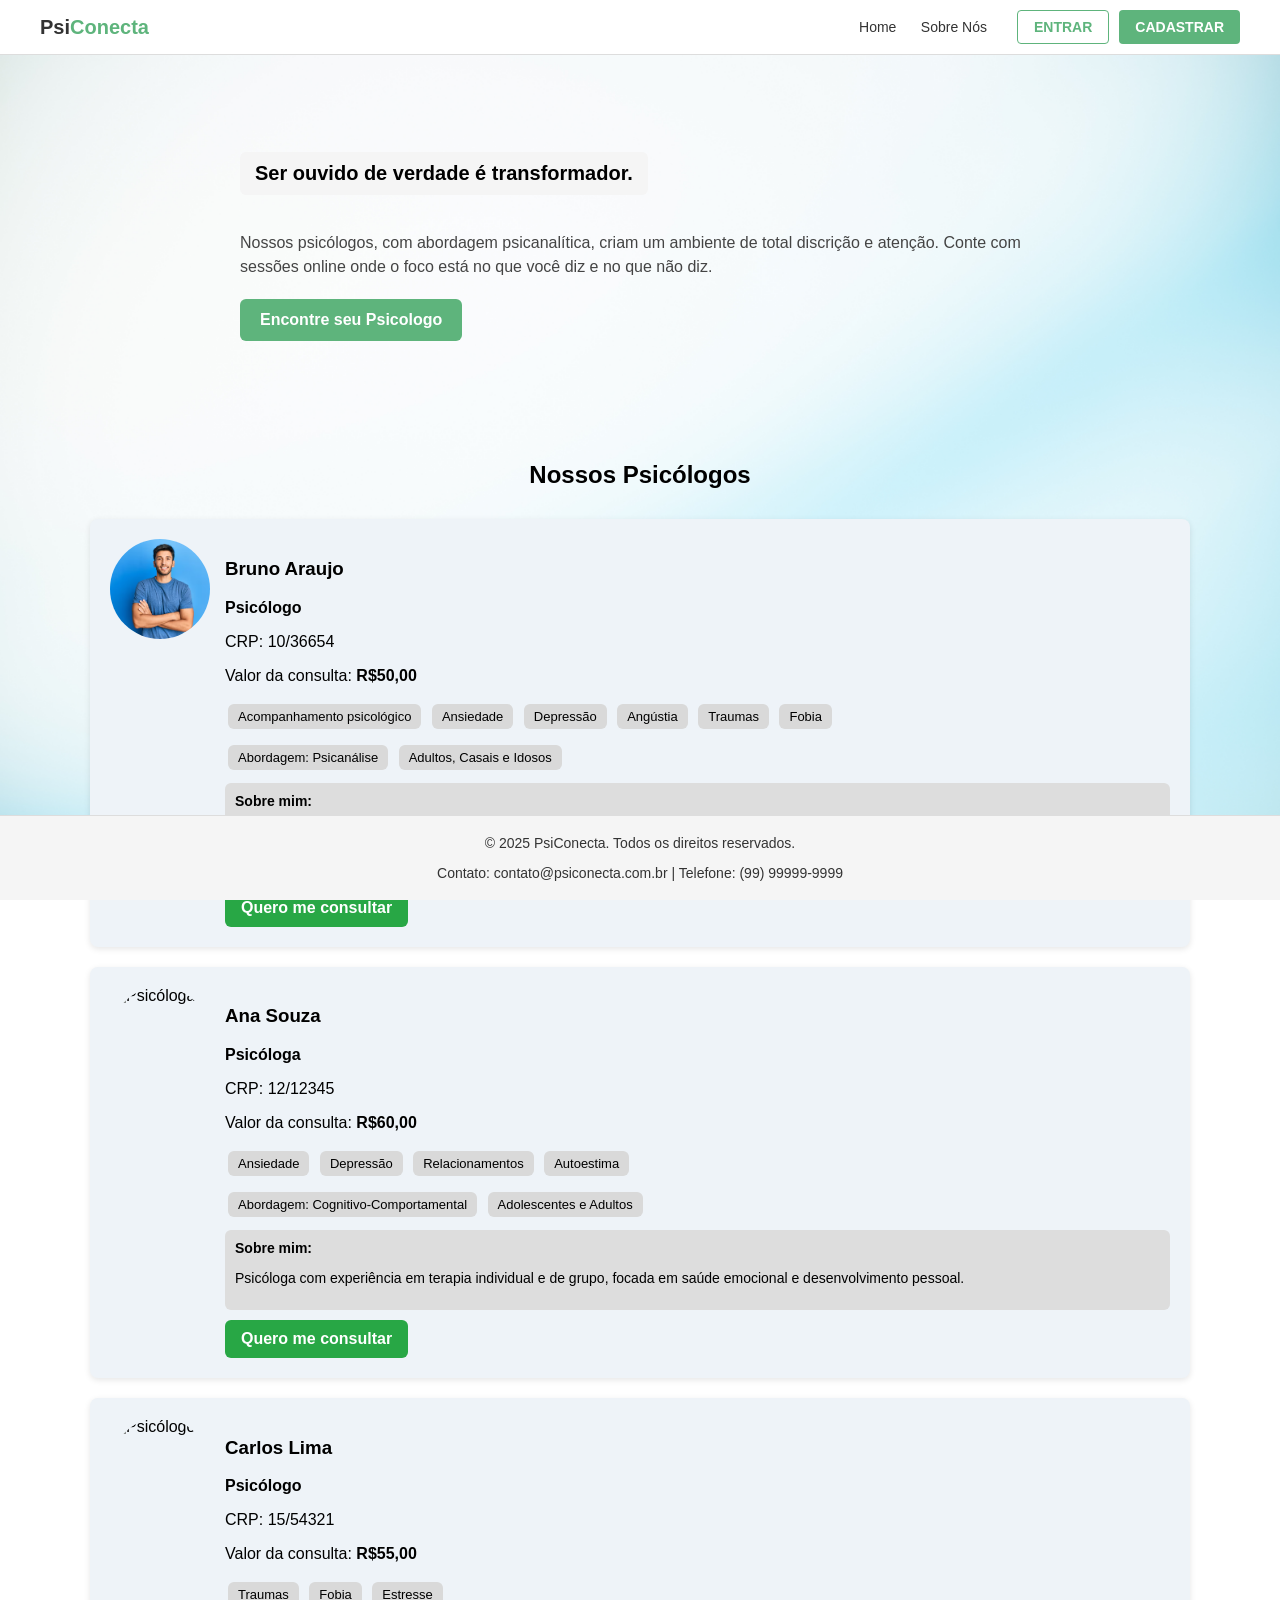
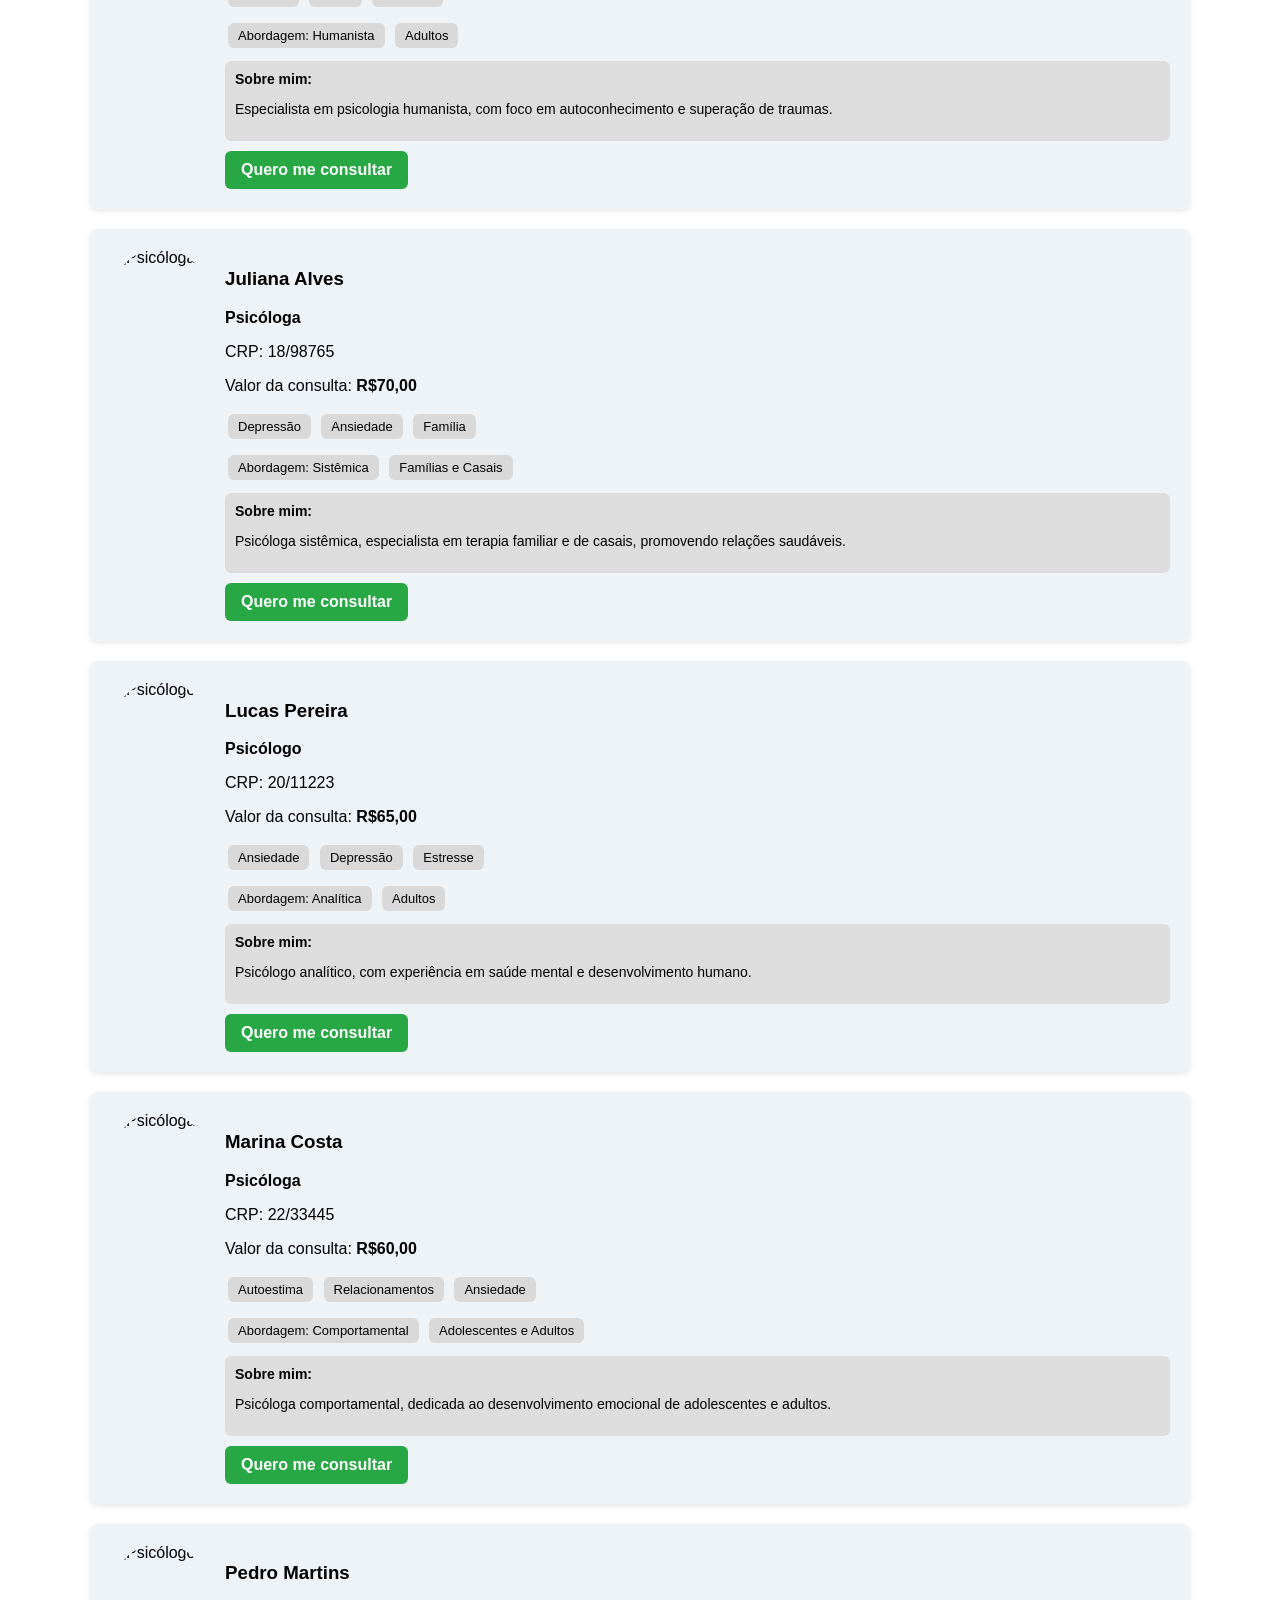
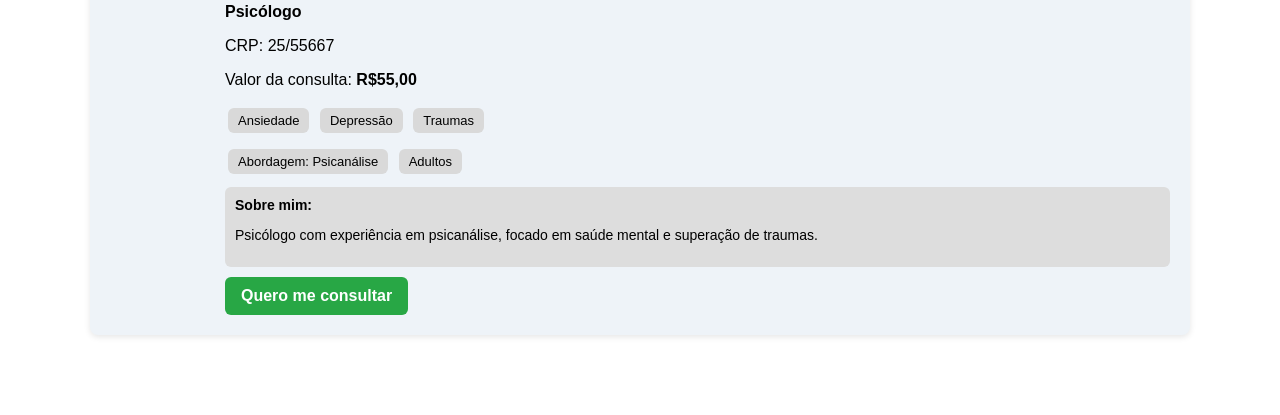
==== TelaPrincipal/inicio.html @ e61cccdf "Adicionando tela principal" ====
<!DOCTYPE html>
<html lang="pt-BR">
<head>
  <meta charset="UTF-8">
  <meta name="viewport" content="width=device-width, initial-scale=1.0">
  <title>PsiConecta</title>
  <link rel="stylesheet" href="style.css">
</head>
<body>
  <header>
    <div class="logo">Psi<span>Conecta</span></div>
    <div class="menu-area">
      <nav>
        <a href="inicio.html">Home</a>
        <a href="sobre.html">Sobre Nós</a>
      </nav>
      <div class="buttons">
        <button class="btn btn-entrar">ENTRAR</button>
        <button class="btn btn-cadastrar">CADASTRAR</button>
      </div>
    </div>
  </header>

  <section id="home" class="hero">
    <h2>Ser ouvido de verdade é transformador.</h2>
    <p>
      Nossos psicólogos, com abordagem psicanalítica, criam um ambiente de total
      discrição e atenção. Conte com sessões online onde o foco está no que você
      diz e no que não diz.
    </p>
    <a href="#psicologos" class="btn-hero">Encontre seu Psicologo</a>
  </section>

  <!-- Seção de Psicólogos -->
  <section id="psicologos" class="psicologos">
    <h2>Nossos Psicólogos</h2>
    <div class="grid-cards">
      <!-- Card Psicólogo -->
      <div class="card-psicologo">
        <img src="foto homi.jpg" alt="Psicólogo" class="foto">
        <div class="info">
          <h3>Bruno Araujo</h3>
          <p><strong>Psicólogo</strong></p>
          <p>CRP: 10/36654</p>
          <p>Valor da consulta: <strong>R$50,00</strong></p>
          <div class="tags">
            <span>Acompanhamento psicológico</span>
            <span>Ansiedade</span>
            <span>Depressão</span>
            <span>Angústia</span>
            <span>Traumas</span>
            <span>Fobia</span>
          </div>
          <div class="tags">
            <span>Abordagem: Psicanálise</span>
            <span>Adultos, Casais e Idosos</span>
          </div>
          <div class="sobre">
            <strong>Sobre mim:</strong>
            <p>
              Sejam bem-vindos! Meu nome é Bruno Araujo, sou psicólogo, pós-graduado em Saúde Mental, Justiça e também em Neuropsicologia. Trabalho com a abordagem da Psicanálise. Tenho experiência Clínica, Jurídica e em Psicologia Social.
            </p>
          </div>
          <a href="#psicologos" class="btn-consulta">Quero me consultar</a>
        </div>
      </div>
      <!-- Card Psicólogo 2 -->
      <div class="card-psicologo">
        <img src="foto.jpg" alt="Psicóloga" class="foto">
        <div class="info">
          <h3>Ana Souza</h3>
          <p><strong>Psicóloga</strong></p>
          <p>CRP: 12/12345</p>
          <p>Valor da consulta: <strong>R$60,00</strong></p>
          <div class="tags">
            <span>Ansiedade</span>
            <span>Depressão</span>
            <span>Relacionamentos</span>
            <span>Autoestima</span>
          </div>
          <div class="tags">
            <span>Abordagem: Cognitivo-Comportamental</span>
            <span>Adolescentes e Adultos</span>
          </div>
          <div class="sobre">
            <strong>Sobre mim:</strong>
            <p>
              Psicóloga com experiência em terapia individual e de grupo, focada em saúde emocional e desenvolvimento pessoal.
            </p>
          </div>
          <a href="#psicologos" class="btn-consulta">Quero me consultar</a>
        </div>
      </div>
      <!-- Card Psicólogo 3 -->
      <div class="card-psicologo">
        <img src="foto.jpg" alt="Psicólogo" class="foto">
        <div class="info">
          <h3>Carlos Lima</h3>
          <p><strong>Psicólogo</strong></p>
          <p>CRP: 15/54321</p>
          <p>Valor da consulta: <strong>R$55,00</strong></p>
          <div class="tags">
            <span>Traumas</span>
            <span>Fobia</span>
            <span>Estresse</span>
          </div>
          <div class="tags">
            <span>Abordagem: Humanista</span>
            <span>Adultos</span>
          </div>
          <div class="sobre">
            <strong>Sobre mim:</strong>
            <p>
              Especialista em psicologia humanista, com foco em autoconhecimento e superação de traumas.
            </p>
          </div>
          <a href="#psicologos" class="btn-consulta">Quero me consultar</a>
        </div>
      </div>
      <!-- Card Psicólogo 4 -->
      <div class="card-psicologo">
        <img src="foto.jpg" alt="Psicóloga" class="foto">
        <div class="info">
          <h3>Juliana Alves</h3>
          <p><strong>Psicóloga</strong></p>
          <p>CRP: 18/98765</p>
          <p>Valor da consulta: <strong>R$70,00</strong></p>
          <div class="tags">
            <span>Depressão</span>
            <span>Ansiedade</span>
            <span>Família</span>
          </div>
          <div class="tags">
            <span>Abordagem: Sistêmica</span>
            <span>Famílias e Casais</span>
          </div>
          <div class="sobre">
            <strong>Sobre mim:</strong>
            <p>
              Psicóloga sistêmica, especialista em terapia familiar e de casais, promovendo relações saudáveis.
            </p>
          </div>
          <a href="#psicologos" class="btn-consulta">Quero me consultar</a>
        </div>
      </div>
      <!-- Card Psicólogo 5 -->
      <div class="card-psicologo">
        <img src="foto.jpg" alt="Psicólogo" class="foto">
        <div class="info">
          <h3>Lucas Pereira</h3>
          <p><strong>Psicólogo</strong></p>
          <p>CRP: 20/11223</p>
          <p>Valor da consulta: <strong>R$65,00</strong></p>
          <div class="tags">
            <span>Ansiedade</span>
            <span>Depressão</span>
            <span>Estresse</span>
          </div>
          <div class="tags">
            <span>Abordagem: Analítica</span>
            <span>Adultos</span>
          </div>
          <div class="sobre">
            <strong>Sobre mim:</strong>
            <p>
              Psicólogo analítico, com experiência em saúde mental e desenvolvimento humano.
            </p>
          </div>
          <a href="#psicologos" class="btn-consulta">Quero me consultar</a>
        </div>
      </div>
      <!-- Card Psicólogo 6 -->
      <div class="card-psicologo">
        <img src="foto.jpg" alt="Psicóloga" class="foto">
        <div class="info">
          <h3>Marina Costa</h3>
          <p><strong>Psicóloga</strong></p>
          <p>CRP: 22/33445</p>
          <p>Valor da consulta: <strong>R$60,00</strong></p>
          <div class="tags">
            <span>Autoestima</span>
            <span>Relacionamentos</span>
            <span>Ansiedade</span>
          </div>
          <div class="tags">
            <span>Abordagem: Comportamental</span>
            <span>Adolescentes e Adultos</span>
          </div>
          <div class="sobre">
            <strong>Sobre mim:</strong>
            <p>
              Psicóloga comportamental, dedicada ao desenvolvimento emocional de adolescentes e adultos.
            </p>
          </div>
          <a href="#psicologos" class="btn-consulta">Quero me consultar</a>
        </div>
      </div>
      <!-- Card Psicólogo 7 -->
      <div class="card-psicologo">
        <img src="foto.jpg" alt="Psicólogo" class="foto">
        <div class="info">
          <h3>Pedro Martins</h3>
          <p><strong>Psicólogo</strong></p>
          <p>CRP: 25/55667</p>
          <p>Valor da consulta: <strong>R$55,00</strong></p>
          <div class="tags">
            <span>Ansiedade</span>
            <span>Depressão</span>
            <span>Traumas</span>
          </div>
          <div class="tags">
            <span>Abordagem: Psicanálise</span>
            <span>Adultos</span>
          </div>
          <div class="sobre">
            <strong>Sobre mim:</strong>
            <p>
              Psicólogo com experiência em psicanálise, focado em saúde mental e superação de traumas.
            </p>
          </div>
          <a href="#psicologos" class="btn-consulta">Quero me consultar</a>
        </div>
      </div>
    </div>
  </section>
  <footer>
    <div class="footer-content">
      <p>&copy; 2025 PsiConecta. Todos os direitos reservados.</p>
      <p>Contato: contato@psiconecta.com.br | Telefone: (99) 99999-9999</p>
    </div>
  </footer>
</body>
</html>
---- TelaPrincipal/style.css ----
.footer-content {
  background: #f5f5f5;
  color: #333;
  text-align: center;
  padding: 5px 0;
  font-size: 14px;
  border-top: 1px solid #ddd;
  position: fixed;
  left: 0;
  bottom: 0;
  width: 100%;
  margin-top: 0;
  z-index: 100;
}
body {
  font-family: Arial, Helvetica, sans-serif;
  margin: 0;
  padding: 0;
  /*background: linear-gradient(to bottom right, #f8fcff, #eaf7f3);*/
  background: url('fundo-de-papel-de-parede-colorido-embacado-artistico.jpg') no-repeat center center fixed;
  background-size: cover;
}

/* Cabeçalho */
header {
  background: #fff;
  border-bottom: 1px solid #ddd;
  display: flex;
  justify-content: space-between;
  align-items: center;
  padding: 10px 40px;
}

.logo {
  font-weight: bold;
  font-size: 20px;
  color: #333;
}

.logo span {
  color: #5eb47c; /* Verde do "Conecta" */
}
/* Agrupamento do menu e botões */
.menu-area {
  display: flex;
  align-items: center;
  gap: 20px; /* Espaço entre nav e buttons, pode ajustar para mais ou menos */
}

nav a {
  margin: 0 10px;
  text-decoration: none;
  color: #333;
  font-size: 14px;
}

.buttons {
  display: flex;
  gap: 10px;
}

/* Botões */
.btn {
  padding: 8px 16px;
  border-radius: 4px;
  font-size: 14px;
  font-weight: bold;
  cursor: pointer;
  border: none;
}

.btn-entrar {
  background: #fff;
  border: 1px solid #5eb47c;
  color: #5eb47c;
}

.btn-cadastrar {
  background: #5eb47c;
  color: #fff;
}

.hero {
  max-width: 800px;
  margin: 60px auto;
  padding: 20px;
  text-align: left;
}

/* Destaque do título */
.hero h2 {
  display: inline-block;
  background: #f5f5f5;
  padding: 10px 15px;
  border-radius: 6px;
  font-size: 20px;
  font-weight: bold;
}

.hero p {
  margin: 20px 0;
  font-size: 16px;
  line-height: 1.5;
  color: #444;
}

.btn-hero {
  display: inline-block;
  background: #5eb47c;
  color: #fff;
  padding: 12px 20px;
  border-radius: 6px;
  font-size: 16px;
  font-weight: bold;
  text-decoration: none;
}

/* Seção psicólogos */
.psicologos {
  max-width: 1100px;
  margin: 60px auto;
  padding: 20px;
}

.psicologos h2 {
  text-align: center;
  font-size: 24px;
  margin-bottom: 30px;
}

.grid-cards {
  display: flex;
  flex-direction: column;
  gap: 20px;
}

/* Card */
.card-psicologo {
  background: #eef3f8;
  border-radius: 8px;
  padding: 20px;
  display: flex;
  gap: 15px;
  align-items: flex-start;
  box-shadow: 0 2px 6px rgba(0,0,0,0.1);
}

.foto {
  width: 100px;
  height: 100px;
  border-radius: 50%;
  object-fit: cover;
}

.info {
  flex: 1;
}

.tags {
  margin: 10px 0;
}

.tags span {
  display: inline-block;
  background: #d9d9d9;
  padding: 5px 10px;
  margin: 3px;
  border-radius: 6px;
  font-size: 13px;
}

.sobre {
  background: #ddd;
  padding: 10px;
  border-radius: 6px;
  font-size: 14px;
  margin: 10px 0;
}

.btn-consulta {
  display: inline-block;
  background: #28a745;
  color: white;
  padding: 10px 16px;
  border-radius: 6px;
  font-weight: bold;
  text-decoration: none;
}
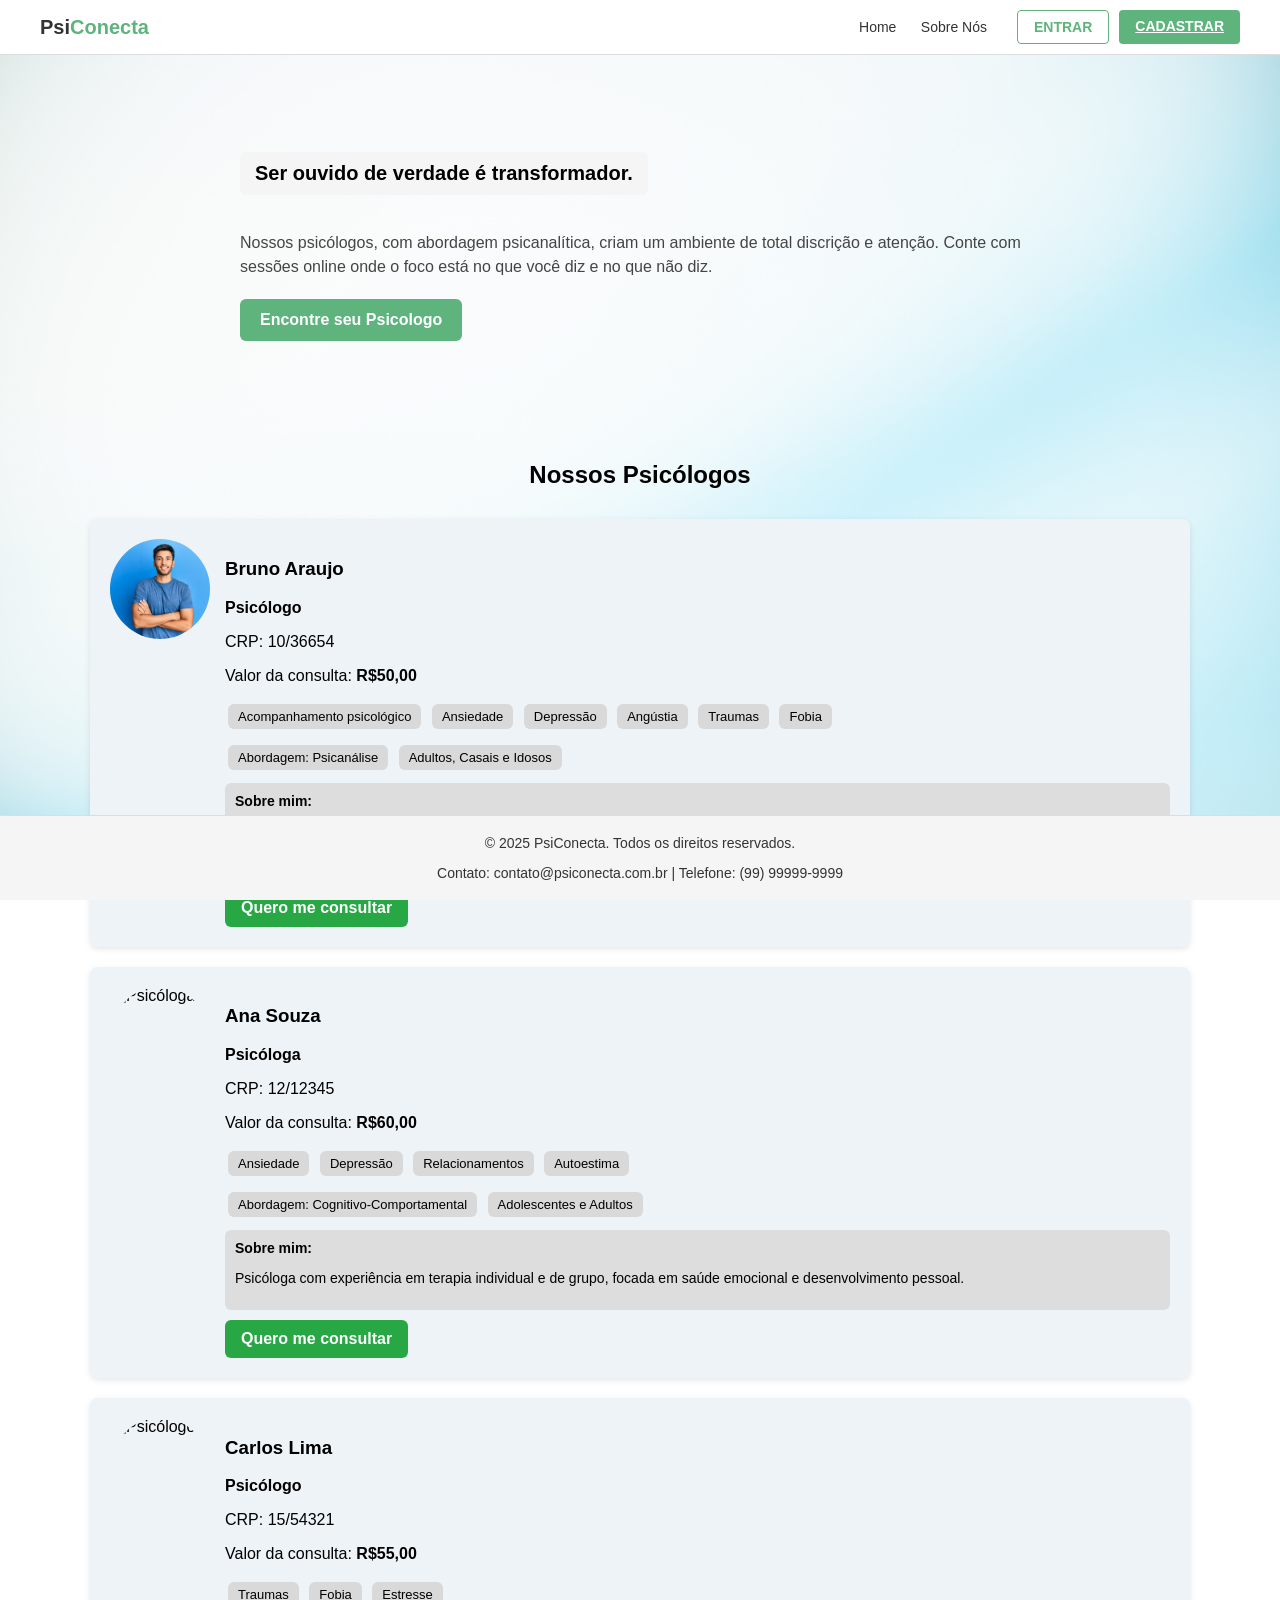
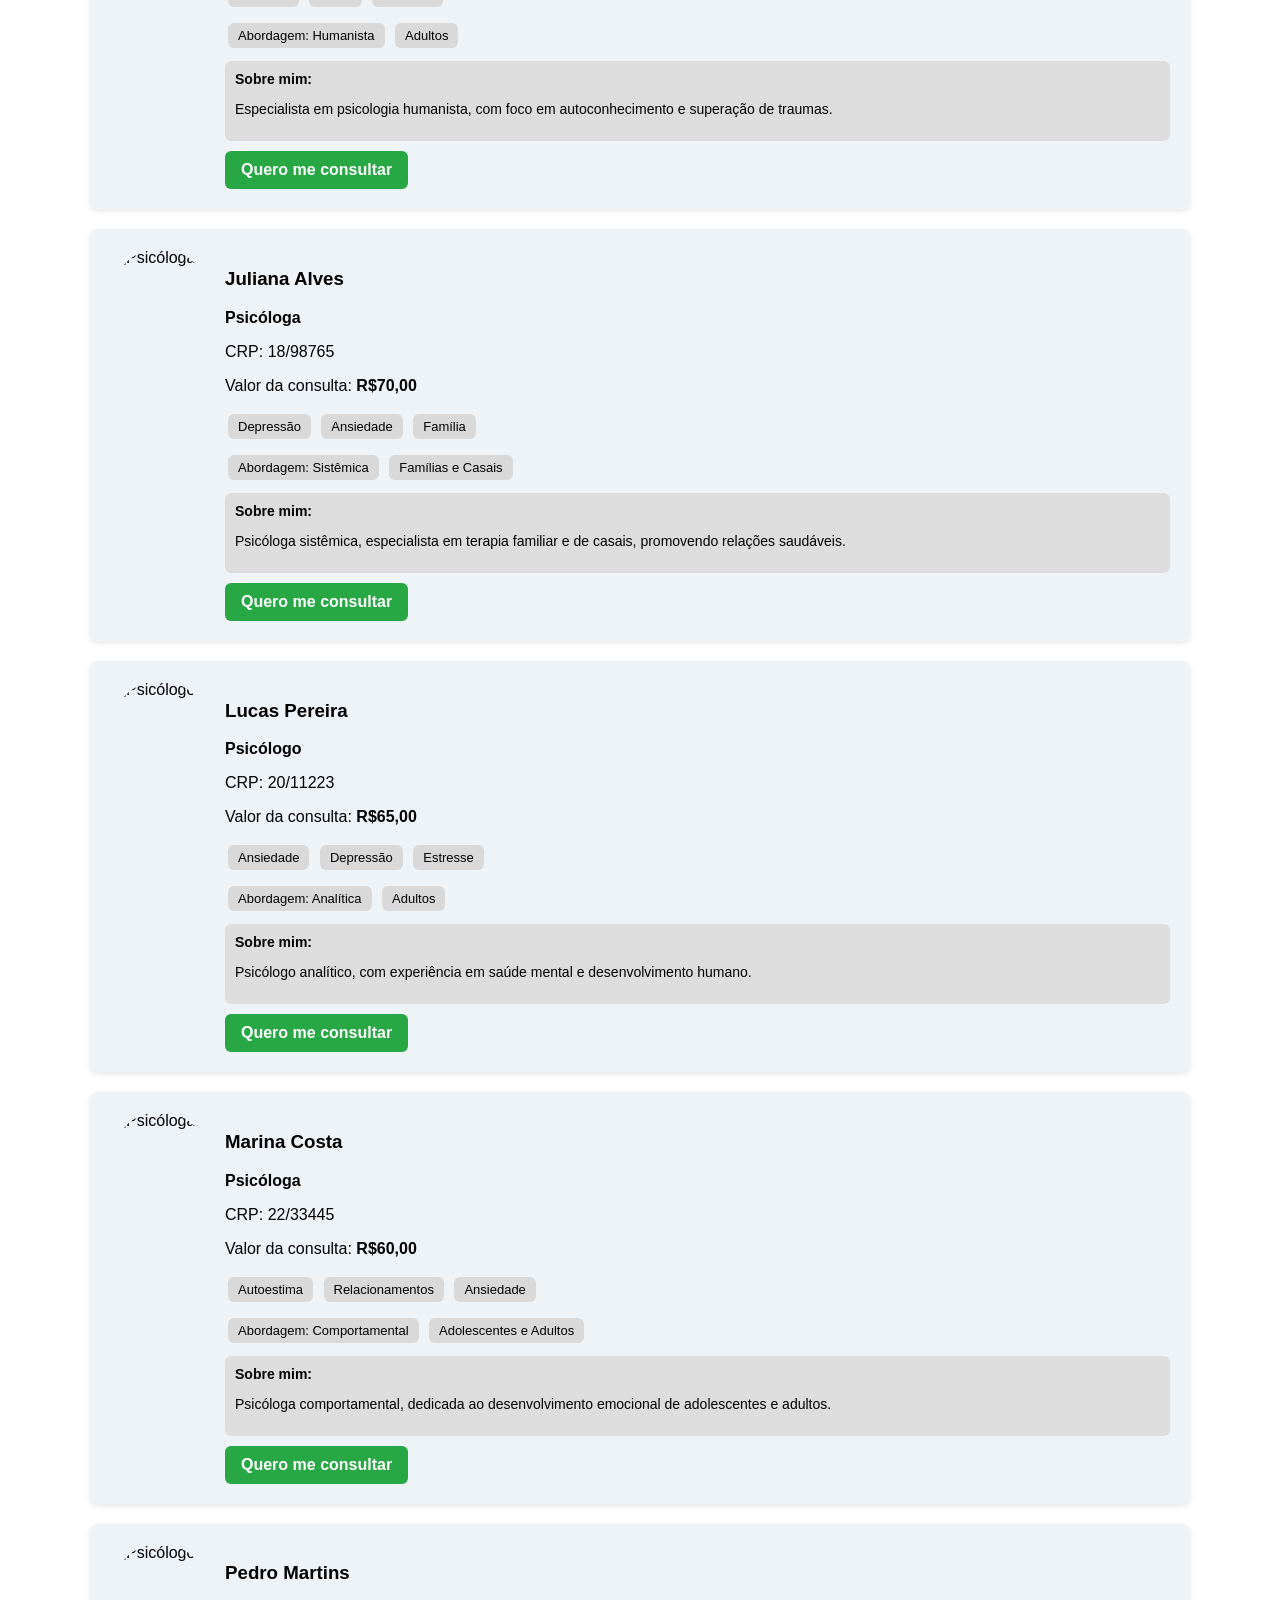
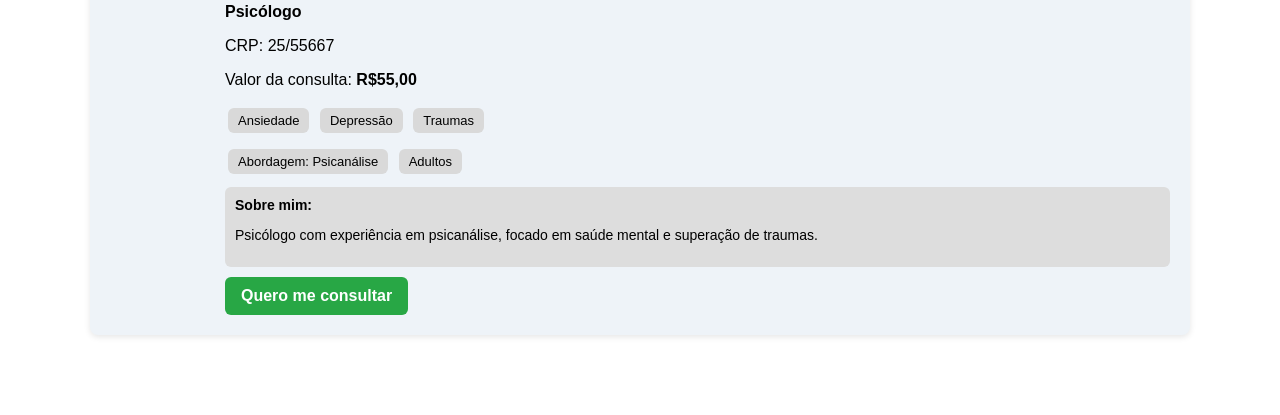
==== commit 3c4628ee: "tela cadastro" ====
--- a/TelaPrincipal/inicio.html
+++ b/TelaPrincipal/inicio.html
@@ -16,7 +16,7 @@
       </nav>
       <div class="buttons">
         <button class="btn btn-entrar">ENTRAR</button>
-        <button class="btn btn-cadastrar">CADASTRAR</button>
+        <a href="cadastro.html" class="btn btn-cadastrar">CADASTRAR</a>
       </div>
     </div>
   </header>
